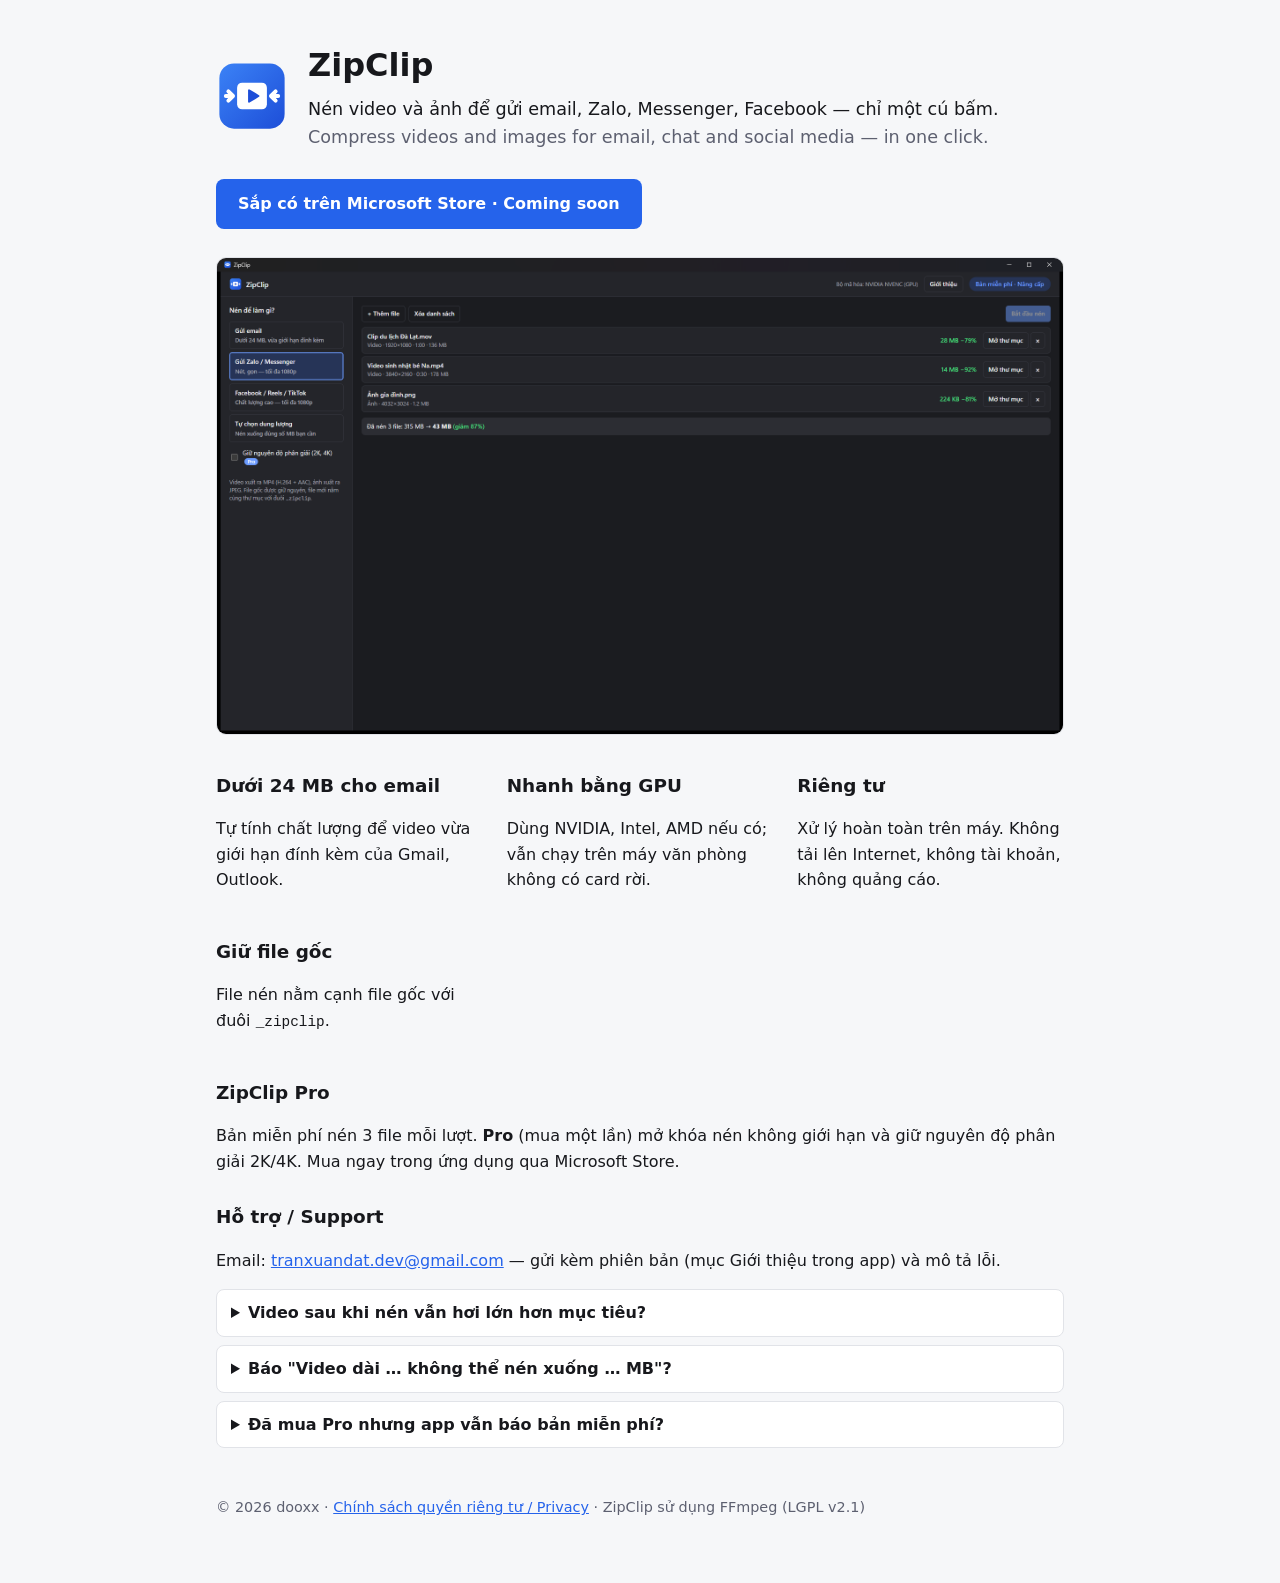
==== index.html @ 5f220298 "Add ZipClip website and privacy policy Co-Authored-By: Claude Opus 5.5 (1M context) <noreply@anthrop" ====
<!doctype html>
<html lang="vi">
<head>
  <meta charset="utf-8">
  <meta name="viewport" content="width=device-width, initial-scale=1">
  <title>ZipClip — Nén video, ảnh để gửi email, Zalo, Facebook</title>
  <meta name="description" content="Nén video và ảnh xuống dưới 24 MB để gửi email, Zalo, Messenger, Facebook. Chạy offline trên Windows, tăng tốc bằng card đồ họa.">
  <link rel="icon" href="app-icon.svg">
  <link rel="stylesheet" href="style.css">
</head>
<body>
  <main class="page">
    <header class="hero">
      <img src="app-icon.svg" alt="" width="72" height="72">
      <div>
        <h1>ZipClip</h1>
        <p class="lead">Nén video và ảnh để gửi email, Zalo, Messenger, Facebook — chỉ một cú bấm.</p>
        <p class="lead muted" lang="en">Compress videos and images for email, chat and social media — in one click.</p>
      </div>
    </header>

    <p class="cta">
      <!-- Sau khi được duyệt: đổi thành <a class="button" href="https://apps.microsoft.com/detail/<STORE_ID>">Tải miễn phí trên Microsoft Store</a> -->
      <span class="button">Sắp có trên Microsoft Store · Coming soon</span>
    </p>

    <img class="shot" src="screenshots/vi-2-ket-qua.png" alt="ZipClip nén 3 file từ 315 MB xuống 43 MB">

    <section class="grid">
      <div><h2>Dưới 24 MB cho email</h2><p>Tự tính chất lượng để video vừa giới hạn đính kèm của Gmail, Outlook.</p></div>
      <div><h2>Nhanh bằng GPU</h2><p>Dùng NVIDIA, Intel, AMD nếu có; vẫn chạy trên máy văn phòng không có card rời.</p></div>
      <div><h2>Riêng tư</h2><p>Xử lý hoàn toàn trên máy. Không tải lên Internet, không tài khoản, không quảng cáo.</p></div>
      <div><h2>Giữ file gốc</h2><p>File nén nằm cạnh file gốc với đuôi <code>_zipclip</code>.</p></div>
    </section>

    <section>
      <h2>ZipClip Pro</h2>
      <p>Bản miễn phí nén 3 file mỗi lượt. <strong>Pro</strong> (mua một lần) mở khóa nén không giới hạn và giữ nguyên độ phân giải 2K/4K. Mua ngay trong ứng dụng qua Microsoft Store.</p>
    </section>

    <section id="support">
      <h2>Hỗ trợ / Support</h2>
      <p>Email: <a href="mailto:tranxuandat.dev@gmail.com">tranxuandat.dev@gmail.com</a> — gửi kèm phiên bản (mục Giới thiệu trong app) và mô tả lỗi.</p>
      <details>
        <summary>Video sau khi nén vẫn hơi lớn hơn mục tiêu?</summary>
        <p>Chọn "Tự chọn dung lượng" và đặt thấp hơn 1–2 MB. Video rất nhiều chi tiết (mưa, lá cây, nhiễu) khó nén hơn.</p>
      </details>
      <details>
        <summary>Báo "Video dài … không thể nén xuống … MB"?</summary>
        <p>Video quá dài so với dung lượng mục tiêu sẽ bị vỡ hình. Hãy chọn dung lượng lớn hơn hoặc cắt ngắn video.</p>
      </details>
      <details>
        <summary>Đã mua Pro nhưng app vẫn báo bản miễn phí?</summary>
        <p>Đăng nhập Microsoft Store bằng đúng tài khoản đã mua, mở lại ZipClip. Vẫn lỗi thì gửi email cho chúng tôi.</p>
      </details>
    </section>

    <footer class="muted">
      © 2026 dooxx · <a href="privacy.html">Chính sách quyền riêng tư / Privacy</a> · ZipClip sử dụng FFmpeg (LGPL v2.1)
    </footer>
  </main>
</body>
</html>
---- style.css ----
:root {
  --bg: #f6f7f9;
  --surface: #ffffff;
  --text: #17181c;
  --muted: #5d6070;
  --border: #e1e3e8;
  --accent: #2563eb;
  color-scheme: light dark;
  font-family: "Segoe UI Variable Text", "Segoe UI", system-ui, -apple-system, sans-serif;
  line-height: 1.6;
}

@media (prefers-color-scheme: dark) {
  :root {
    --bg: #1b1c20;
    --surface: #24252a;
    --text: #eeeff2;
    --muted: #a2a4b0;
    --border: #383a42;
    --accent: #6c9cff;
  }
}

* { box-sizing: border-box; }

body {
  margin: 0;
  background: var(--bg);
  color: var(--text);
}

.page {
  max-width: 880px;
  margin: 0 auto;
  padding: 40px 16px 64px;
}

a { color: var(--accent); }

h1 { font-size: 2rem; margin: 0 0 4px; }
h2 { font-size: 1.15rem; margin: 28px 0 6px; }

.muted { color: var(--muted); }

.hero {
  display: flex;
  gap: 20px;
  align-items: center;
}

.hero img { border-radius: 16px; flex-shrink: 0; }

.lead { margin: 0; font-size: 1.1rem; }

.cta { margin: 28px 0; }

.button {
  display: inline-block;
  padding: 12px 22px;
  border-radius: 8px;
  background: var(--accent);
  color: #fff;
  font-weight: 600;
  text-decoration: none;
}

.shot {
  width: 100%;
  height: auto;
  border-radius: 10px;
  border: 1px solid var(--border);
}

.grid {
  display: grid;
  grid-template-columns: repeat(auto-fit, minmax(200px, 1fr));
  gap: 0 24px;
}

details {
  background: var(--surface);
  border: 1px solid var(--border);
  border-radius: 8px;
  padding: 10px 14px;
  margin: 8px 0;
}

summary { cursor: pointer; font-weight: 600; }

hr { border: none; border-top: 1px solid var(--border); margin: 40px 0; }

.back { display: inline-block; margin-bottom: 16px; }

footer { margin-top: 48px; font-size: 0.9rem; }

code { font-family: "Cascadia Mono", Consolas, monospace; font-size: 0.9em; }

@media (max-width: 560px) {
  .hero { flex-direction: column; align-items: flex-start; }
  h1 { font-size: 1.6rem; }
}
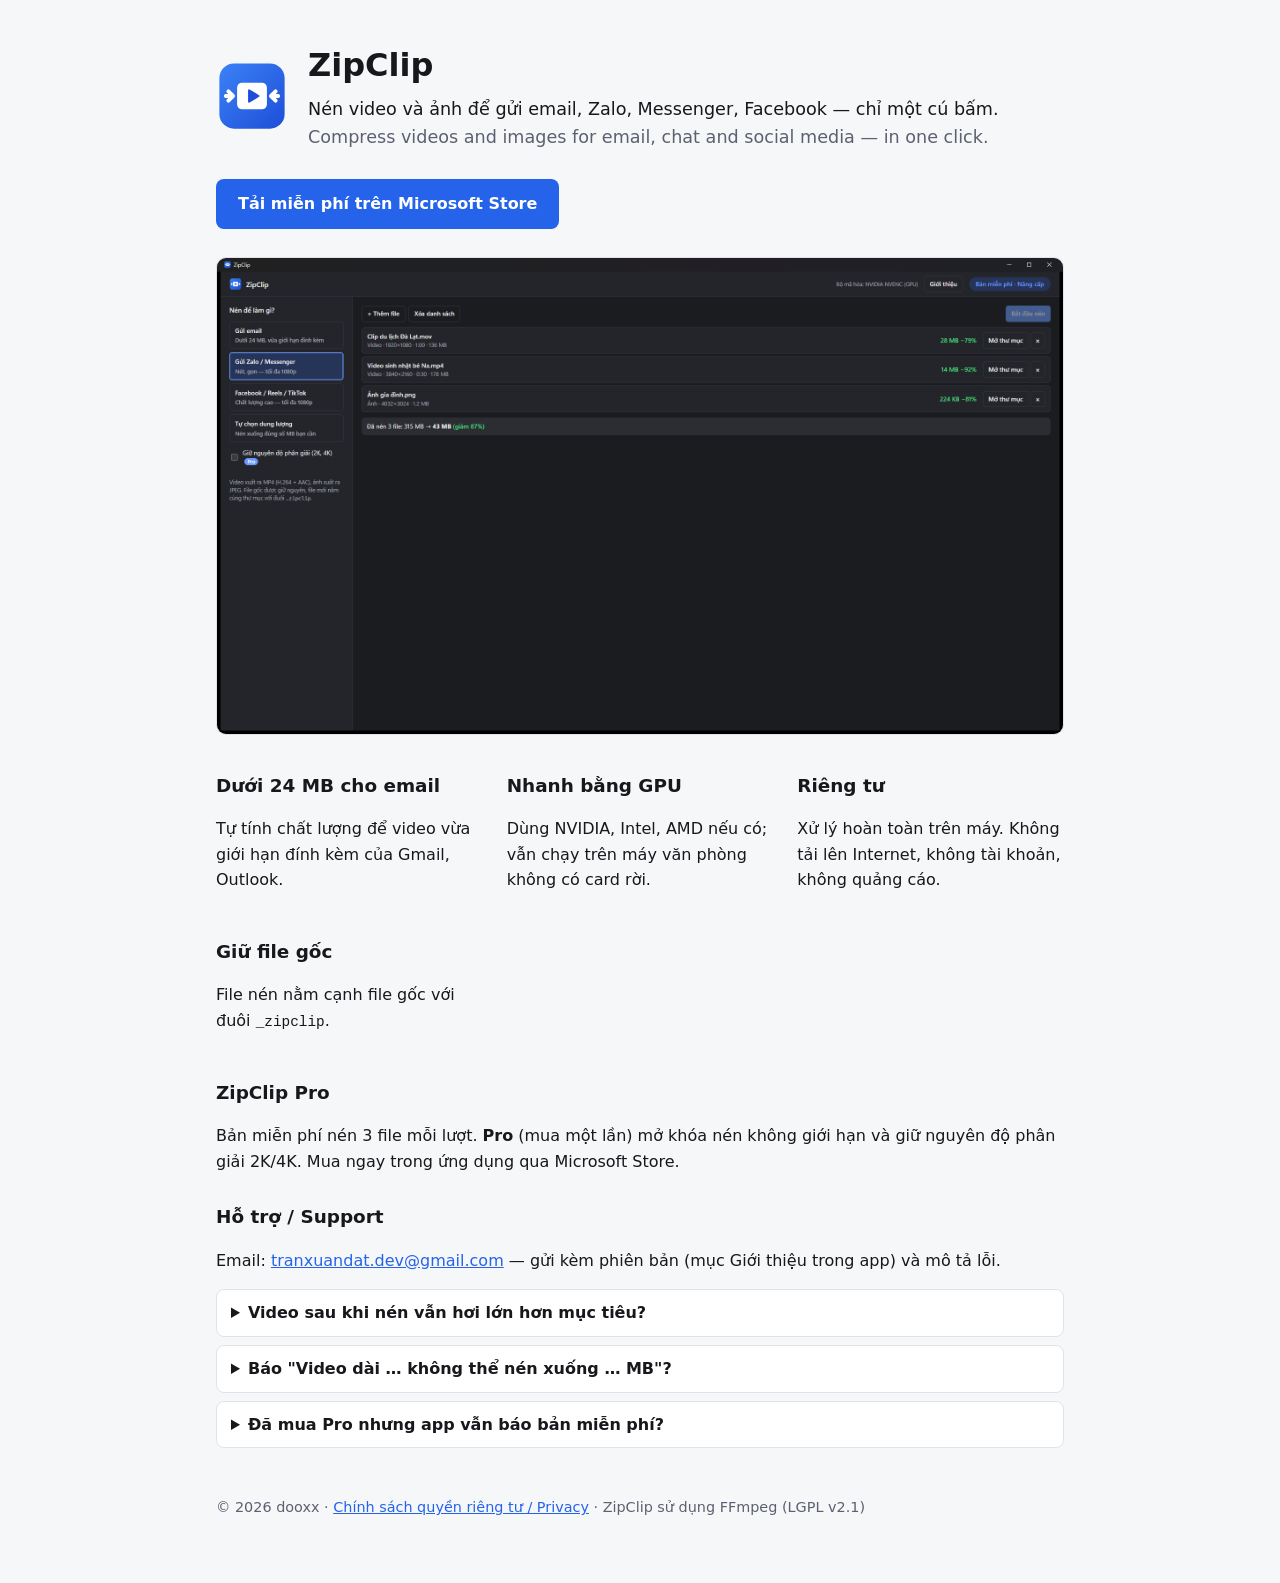
==== commit 4071afb3: "Link Store download button now that ZipClip is live Co-Authored-By: Claude Opus 5.5 (1M context) <no" ====
--- a/index.html
+++ b/index.html
@@ -20,8 +20,7 @@
     </header>
 
     <p class="cta">
-      <!-- Sau khi được duyệt: đổi thành <a class="button" href="https://apps.microsoft.com/detail/<STORE_ID>">Tải miễn phí trên Microsoft Store</a> -->
-      <span class="button">Sắp có trên Microsoft Store · Coming soon</span>
+      <a class="button" href="https://apps.microsoft.com/detail/9MW42WNGJGQQ">Tải miễn phí trên Microsoft Store</a>
     </p>
 
     <img class="shot" src="screenshots/vi-2-ket-qua.png" alt="ZipClip nén 3 file từ 315 MB xuống 43 MB">
